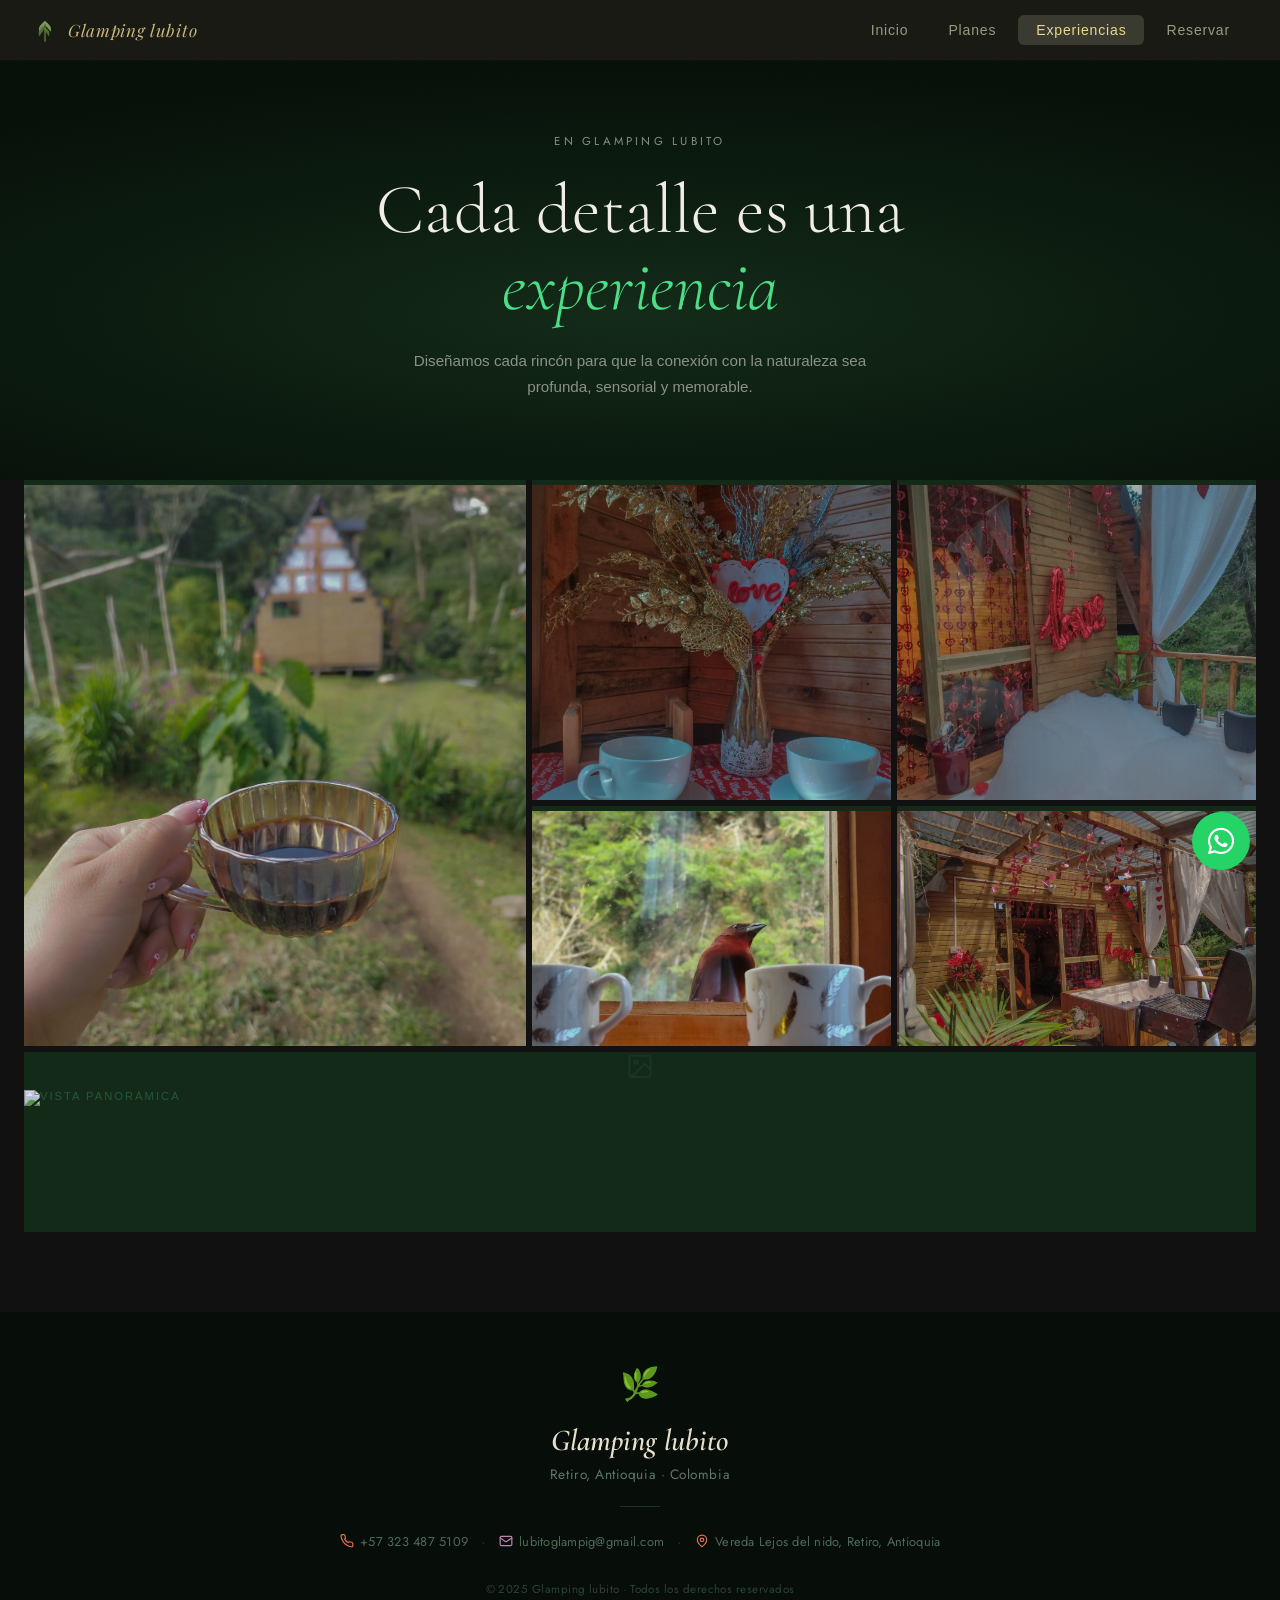
==== experencias.html @ 0f301aa0 "cambios realizados" ====
<!DOCTYPE html>
<html lang="es">
<head>
    <meta charset="UTF-8">
    <meta name="viewport" content="width=device-width, initial-scale=1.0">
    <title>Glamping Lubito</title>
    <meta name="description" content="Glamping Lubito — Vive una experiencia única en medio del bosque en Retiro, Antioquia. Domos, cabañas y naturaleza a 40 minutos de Medellín.">
    <!--CSS-->
    <link rel="stylesheet" href="/Experiencias/style.css">
    <!---Favicon-->
    <link rel="icon" href="/Assets//Imagenes/Logo.jpeg" type="image/x-icon">
    <!-- ICONOS -->
    <link rel="stylesheet"
        href="https://cdnjs.cloudflare.com/ajax/libs/font-awesome/6.5.1/css/all.min.css">
    <!-- FUENTES -->
    <link href="https://fonts.googleapis.com/css2?family=Playfair+Display:wght@400;500;600;700&family=Cormorant+Garamond:ital,wght@0,400;0,600;1,400;1,600&family=Jost:wght@400;600&display=swap" rel="stylesheet">
</head>
<body>
    <!-- NAVBAR -->
    <nav class="navbar">
        <a href="#" class="brand">
            <svg width="26" height="26" viewBox="0 0 28 28" fill="none" xmlns="http://www.w3.org/2000/svg">
                <path d="M14 4 C10 8, 6 10, 8 16 C10 12, 13 11, 14 8 C15 11, 18 12, 20 16 C22 10, 18 8, 14 4Z" fill="#7a9a5a"/>
                <path d="M11 10 C8 13, 6 16, 8 21 C10 17, 12 16, 13 13 C14 16, 16 17, 18 21 C20 16, 18 13, 11 10Z" fill="#5a7a3a" opacity="0.85"/>
                <line x1="14" y1="8" x2="14" y2="26" stroke="#5a7a3a" stroke-width="1.5" stroke-linecap="round"/>
            </svg>
            <span class="brand-name">Glamping lubito</span>
        </a>

        <ul class="nav-links">
            <li><a href="/index.html">Inicio</a></li>
            <li><a href="/planes.html">Planes</a></li>
            <li><a href="/experencias.html" class="active">Experiencias</a></li>
            <li><a href="/reservas.html">Reservar</a></li>
        </ul>

        <button class="hamburger" id="ham" aria-label="Abrir menú">
            <span></span>
            <span></span>
            <span></span>
        </button>
    </nav>

    <!-- MENÚ MOBILE -->
    <div class="mobile-menu" id="mobileMenu">
        <ul>
            <li><a href="/planes.html">Inicio</a></li>
            <li><a href="/planes.html">Planes</a></li>
            <li><a href="/experencias.html" class="active">Experiencias</a></li>
            <li><a href="/reservas.html">Reservar</a></li>
        </ul>
    </div>

    <!-- ── HERO ── -->
  <section class="hero">
    <div class="hero-inner">
      <p class="hero-eyebrow">En Glamping Lubito</p>
      <h2 class="hero-title">Cada detalle es una <em>experiencia</em></h2>
      <p class="hero-sub">
        Diseñamos cada rincón para que la conexión con la naturaleza sea<br>
        profunda, sensorial y memorable.
      </p>
    </div>
  </section>

  <!-- ── COLLAGE ── -->
  <section class="collage-wrapper">
    <div class="collage">

      <!-- Foto 1 -->
      <div class="collage-item">
        <!-- Reemplaza el src con tu imagen: <img src="foto1.jpg" alt="..."> -->
        <div class="collage-placeholder">
          <svg width="36" height="36" fill="none" stroke="currentColor" stroke-width="1.5" viewBox="0 0 24 24">
            <rect x="3" y="3" width="18" height="18" rx="2"/><circle cx="8.5" cy="8.5" r="1.5"/>
            <path d="M21 15l-5-5L5 21"/>
          </svg>
          <img src="/Experiencias/IMG/4.jpeg" alt="Glamping Suite">
        </div>
        <span class="collage-label">Glamping</span>
      </div>

      <!-- Foto 2 -->
      <div class="collage-item">
        <div class="collage-placeholder">
          <svg width="36" height="36" fill="none" stroke="currentColor" stroke-width="1.5" viewBox="0 0 24 24">
            <rect x="3" y="3" width="18" height="18" rx="2"/><circle cx="8.5" cy="8.5" r="1.5"/>
            <path d="M21 15l-5-5L5 21"/>
          </svg>
          <img src="/Experiencias/IMG/2.jpeg" alt="Momentos">
        </div>
        <span class="collage-label">Momentos</span>
      </div>

      <!-- Foto 3 -->
      <div class="collage-item">
        <div class="collage-placeholder">
          <svg width="36" height="36" fill="none" stroke="currentColor" stroke-width="1.5" viewBox="0 0 24 24">
            <rect x="3" y="3" width="18" height="18" rx="2"/><circle cx="8.5" cy="8.5" r="1.5"/>
            <path d="M21 15l-5-5L5 21"/>
          </svg>
          <img src="/Experiencias/IMG/3.jpeg" alt="Jacuzzi">
        </div>
        <span class="collage-label">Jacuzzi</span>
      </div>

      <!-- Foto 4 -->
      <div class="collage-item">
        <div class="collage-placeholder">
          <svg width="36" height="36" fill="none" stroke="currentColor" stroke-width="1.5" viewBox="0 0 24 24">
            <rect x="3" y="3" width="18" height="18" rx="2"/><circle cx="8.5" cy="8.5" r="1.5"/>
            <path d="M21 15l-5-5L5 21"/>
          </svg>
          <img src="/Experiencias/IMG/1.jpeg" alt="Glamping Suite">
        </div>
        <span class="collage-label">Naturaleza</span>
      </div>

      <!-- Foto 5 -->
      <div class="collage-item">
        <div class="collage-placeholder">
          <svg width="36" height="36" fill="none" stroke="currentColor" stroke-width="1.5" viewBox="0 0 24 24">
            <rect x="3" y="3" width="18" height="18" rx="2"/><circle cx="8.5" cy="8.5" r="1.5"/>
            <path d="M21 15l-5-5L5 21"/>
          </svg>
          <img src="/Experiencias/IMG/5.jpeg" alt="Fogón">
        </div>
        <span class="collage-label">Decoración</span>
      </div>

      <!-- Foto 6 – franja panorámica -->
      <div class="collage-item">
        <div class="collage-placeholder">
          <svg width="36" height="36" fill="none" stroke="currentColor" stroke-width="1.5" viewBox="0 0 24 24">
            <rect x="3" y="3" width="18" height="18" rx="2"/><circle cx="8.5" cy="8.5" r="1.5"/>
            <path d="M21 15l-5-5L5 21"/>
          </svg>
          <img src="/Experiencias/IMG/.jpeg" alt="Vista Panorámica">
        </div>
        <span class="collage-label">Vista Panorámica</span>
      </div>

    </div>
  </section>

   
    <!-- WHATSAPP -->
    <a href="https://wa.me/573234875109" target="_blank" class="whatsapp-flotante">
        <i class="fa-brands fa-whatsapp"></i>
    </a>

    <!-- FOOTER -->
    <footer class="lubito-footer">
        <div class="footer-content">

            <div class="footer-icon">🌿</div>

            <div class="footer-brand">
                <span class="footer-logo">Glamping lubito</span>
                <p class="footer-location">Retiro, Antioquia · Colombia</p>
            </div>

            <div class="footer-divider"></div>

            <div class="footer-contact">
                <a href="tel:+573234875109" class="contact-item">
                    <svg width="14" height="14" viewBox="0 0 24 24" fill="none" stroke="#e8734a" stroke-width="2" stroke-linecap="round" stroke-linejoin="round">
                        <path d="M22 16.92v3a2 2 0 0 1-2.18 2 19.79 19.79 0 0 1-8.63-3.07A19.5 19.5 0 0 1 4.69 12 19.79 19.79 0 0 1 1.61 3.41 2 2 0 0 1 3.6 1.21h3a2 2 0 0 1 2 1.72c.127.96.361 1.903.7 2.81a2 2 0 0 1-.45 2.11L7.91 8.77a16 16 0 0 0 6 6l.92-.92a2 2 0 0 1 2.11-.45c.907.339 1.85.573 2.81.7A2 2 0 0 1 21.73 16z"/>
                    </svg>
                    +57 323 487 5109
                </a>
                <span class="contact-dot">·</span>
                <a href="mailto:hola@lubito.co" class="contact-item">
                    <svg width="14" height="14" viewBox="0 0 24 24" fill="none" stroke="#c084b0" stroke-width="2" stroke-linecap="round" stroke-linejoin="round">
                        <rect x="2" y="4" width="20" height="16" rx="2"/><path d="m22 7-8.97 5.7a1.94 1.94 0 0 1-2.06 0L2 7"/>
                    </svg>
                    lubitoglampig@gmail.com
                </a>
                <span class="contact-dot">·</span>
                <span class="contact-item">
                    <svg width="14" height="14" viewBox="0 0 24 24" fill="none" stroke="#e8734a" stroke-width="2" stroke-linecap="round" stroke-linejoin="round">
                        <path d="M20 10c0 6-8 12-8 12S4 16 4 10a8 8 0 1 1 16 0z"/><circle cx="12" cy="10" r="3"/>
                    </svg>
                    Vereda Lejos del nido, Retiro, Antioquia
                </span>
            </div>

            <p class="footer-copy">© 2025 Glamping lubito · Todos los derechos reservados</p>

        </div>
    </footer>

    <script src="/Principal/script.js"></script>

</body>
</html>
---- Experiencias/style.css ----
* { margin: 0; padding: 0; box-sizing: border-box; }

body {
    background: #111;
    font-family: 'Trebuchet MS', sans-serif;
}

/* ── NAVBAR ── */
.navbar {
    background: #1a1a15;
    display: flex;
    align-items: center;
    justify-content: space-between;
    padding: 0 2rem;
    height: 60px;
    position: relative;
    z-index: 100;
}

.brand {
    display: flex;
    align-items: center;
    gap: 10px;
    text-decoration: none;
}

.brand-name {
    color: #c8b87a;
    font-family: 'Playfair Display', serif;
    font-style: italic;
    font-size: 17px;
    letter-spacing: 0.04em;
}

.nav-links {
    display: flex;
    align-items: center;
    gap: 4px;
    list-style: none;
}

.nav-links a {
    color: #9a9a80;
    text-decoration: none;
    padding: 7px 18px;
    font-size: 14px;
    letter-spacing: 0.06em;
    border-radius: 6px;
    display: inline-block;
    transition: color 0.2s;
}

.nav-links a.active {
    background: #3a3a30;
    color: #e8d98a;
}

.nav-links a:hover { color: #e8d98a; }

.hamburger {
    display: none;
    flex-direction: column;
    justify-content: center;
    gap: 5px;
    cursor: pointer;
    padding: 6px;
    background: none;
    border: none;
}

.hamburger span {
    display: block;
    width: 22px;
    height: 2px;
    background: #c8b87a;
    border-radius: 2px;
    transition: all 0.3s ease;
    transform-origin: center;
}

.hamburger.open span:nth-child(1) { transform: translateY(7px) rotate(45deg); }
.hamburger.open span:nth-child(2) { opacity: 0; transform: scaleX(0); }
.hamburger.open span:nth-child(3) { transform: translateY(-7px) rotate(-45deg); }

.mobile-menu {
    background: #1a1a15;
    border-top: 1px solid #2e2e22;
    overflow: hidden;
    max-height: 0;
    opacity: 0;
    transition: max-height 0.35s ease, opacity 0.3s ease;
    position: relative;
    z-index: 99;
}

.mobile-menu.open { max-height: 300px; opacity: 1; }

.mobile-menu ul {
    list-style: none;
    padding: 8px 1.5rem 16px;
    display: flex;
    flex-direction: column;
    gap: 2px;
}

.mobile-menu a {
    color: #9a9a80;
    text-decoration: none;
    font-size: 15px;
    letter-spacing: 0.06em;
    padding: 10px 14px;
    border-radius: 6px;
    display: block;
    transition: color 0.2s, background 0.2s;
}

.mobile-menu a.active { background: #3a3a30; color: #e8d98a; }
.mobile-menu a:hover { color: #e8d98a; background: #2a2a1f; }

@media (max-width: 520px) {
    .nav-links { display: none; }
    .hamburger { display: flex; }
}

 *, *::before, *::after { box-sizing: border-box; margin: 0; padding: 0; }

    :root {
      --green:   #4cde87;
      --white:   #f0ede6;
      --muted:   rgba(240,237,230,0.55);
    }



/* ─── HERO BANNER ─────────────────────────────── */
    .hero {
      position: relative;
      width: 100%;
      min-height: 340px;
      background: radial-gradient(ellipse 80% 60% at 50% 60%, #132a18 0%, #0a1a0e 55%, #060f08 100%);
      display: flex;
      align-items: center;
      justify-content: center;
      overflow: hidden;
      padding: 72px 24px 80px;
    }

    /* ruido sutil */
    .hero::before {
      content: '';
      position: absolute; inset: 0;
      background-image: url("data:image/svg+xml,%3Csvg viewBox='0 0 200 200' xmlns='http://www.w3.org/2000/svg'%3E%3Cfilter id='n'%3E%3CfeTurbulence type='fractalNoise' baseFrequency='0.65' numOctaves='3' stitchTiles='stitch'/%3E%3C/filter%3E%3Crect width='100%25' height='100%25' filter='url(%23n)' opacity='0.04'/%3E%3C/svg%3E");
      background-size: 200px 200px;
      pointer-events: none;
      opacity: 0.35;
    }

    .hero-inner {
      position: relative;
      text-align: center;
      max-width: 820px;
    }

    .hero-eyebrow {
      font-family: 'Jost', sans-serif;
      font-weight: 400;
      font-size: 0.72rem;
      letter-spacing: 0.28em;
      text-transform: uppercase;
      color: var(--muted);
      margin-bottom: 22px;
      animation: fadeUp 0.8s ease both;
    }

    .hero-title {
      font-family: 'Cormorant Garamond', serif;
      font-weight: 300;
      font-size: clamp(2.6rem, 6vw, 4.4rem);
      line-height: 1.1;
      color: var(--white);
      animation: fadeUp 0.9s 0.1s ease both;
    }

    .hero-title em {
      font-style: italic;
      color: var(--green);
    }

    .hero-sub {
      margin-top: 22px;
      font-size: 0.95rem;
      font-weight: 300;
      color: var(--muted);
      line-height: 1.7;
      animation: fadeUp 1s 0.2s ease both;
    }

    /* ─── COLLAGE ──────────────────────────────────── */
    .collage-wrapper {
      width: 100%;
      max-width: 1280px;
      margin: 0 auto;
      padding: 0 24px 80px;
    }

    /* Grid: 3 columnas × 2 filas con proporciones variadas */
    .collage {
      display: grid;
      grid-template-columns: 1.4fr 1fr 1fr;
      grid-template-rows: 320px 240px;
      gap: 6px;
    }

    .collage-item {
      position: relative;
      overflow: hidden;
      background: #132a18;
      cursor: pointer;
    }

    /* Posicionamiento especial para crear asimetría */
    .collage-item:nth-child(1) { grid-row: 1 / 3; }          /* izq alto */
    .collage-item:nth-child(2) { grid-column: 2; grid-row: 1; }
    .collage-item:nth-child(3) { grid-column: 3; grid-row: 1; }
    .collage-item:nth-child(4) { grid-column: 2; grid-row: 2; }
    .collage-item:nth-child(5) { grid-column: 3; grid-row: 2; }
    /* 6ta foto: franja inferior completa */
    .collage-item:nth-child(6) {
      grid-column: 1 / 4;
      grid-row: 3;
      height: 180px;
    }

    /* re-agregar fila 3 al grid */
    .collage {
      grid-template-rows: 320px 240px 180px;
    }

    /* Imagen placeholder (reemplaza src con tus fotos) */
    .collage-item img {
      width: 100%;
      height: 100%;
      object-fit: cover;
      display: block;
      transition: transform 0.6s cubic-bezier(0.25, 0.46, 0.45, 0.94), filter 0.4s ease;
      filter: brightness(0.88) saturate(0.9);
    }

    .collage-item:hover img {
      transform: scale(1.06);
      filter: brightness(1) saturate(1.05);
    }

    /* overlay verde al hover */
    .collage-item::after {
      content: '';
      position: absolute; inset: 0;
      background: linear-gradient(135deg, rgba(76,222,135,0.12) 0%, transparent 70%);
      opacity: 0;
      transition: opacity 0.4s ease;
      pointer-events: none;
    }
    .collage-item:hover::after { opacity: 1; }

    /* etiqueta opcional en cada foto */
    .collage-label {
      position: absolute;
      bottom: 14px; left: 16px;
      font-family: 'Jost', sans-serif;
      font-size: 0.7rem;
      letter-spacing: 0.18em;
      text-transform: uppercase;
      color: rgba(240,237,230,0.7);
      opacity: 0;
      transform: translateY(6px);
      transition: opacity 0.35s ease, transform 0.35s ease;
      pointer-events: none;
    }
    .collage-item:hover .collage-label {
      opacity: 1;
      transform: translateY(0);
    }

    /* Placeholder decorativo cuando no hay imagen */
    .collage-placeholder {
      width: 100%;
      height: 100%;
      display: flex;
      align-items: center;
      justify-content: center;
      flex-direction: column;
      gap: 10px;
      color: rgba(76,222,135,0.3);
      font-size: 0.7rem;
      letter-spacing: 0.18em;
      text-transform: uppercase;
    }
    .collage-placeholder svg {
      opacity: 0.25;
    }

    /* ─── ANIMACIONES ─────────────────────────────── */
    @keyframes fadeUp {
      from { opacity: 0; transform: translateY(22px); }
      to   { opacity: 1; transform: translateY(0); }
    }

    /* ─── RESPONSIVE ──────────────────────────────── */
    @media (max-width: 680px) {
      .collage {
        grid-template-columns: 1fr 1fr;
        grid-template-rows: 220px 180px 180px 140px;
      }
      .collage-item:nth-child(1) { grid-row: 1; grid-column: 1 / 3; }
      .collage-item:nth-child(2) { grid-column: 1; grid-row: 2; }
      .collage-item:nth-child(3) { grid-column: 2; grid-row: 2; }
      .collage-item:nth-child(4) { grid-column: 1; grid-row: 3; }
      .collage-item:nth-child(5) { grid-column: 2; grid-row: 3; }
      .collage-item:nth-child(6) { grid-column: 1 / 3; grid-row: 4; height: auto; }
    }

/* ── WHATSAPP ── */
.whatsapp-flotante {
    position: fixed;
    bottom: 30px;
    right: 30px;
    width: 58px;
    height: 58px;
    background: #25d366;
    color: white;
    border-radius: 50%;
    display: flex;
    align-items: center;
    justify-content: center;
    font-size: 30px;
    text-decoration: none;
    z-index: 9999;
    transition: transform 0.3s, box-shadow 0.3s;
    animation: waPulse 2s infinite;
}

.whatsapp-flotante:hover {
    transform: scale(1.12);
    box-shadow: 0 6px 24px rgba(37,211,102,0.6);
}

@keyframes waPulse {
    0%   { box-shadow: 0 0 0 0 rgba(37,211,102,0.5); }
    70%  { box-shadow: 0 0 0 14px rgba(37,211,102,0); }
    100% { box-shadow: 0 0 0 0 rgba(37,211,102,0); }
}


/* ── FOOTER ── */
.lubito-footer {
    background: #070d09;
    padding: 3.5rem 2rem 2.5rem;
    font-family: 'Jost', sans-serif;
}

.footer-content {
    max-width: 680px;
    margin: 0 auto;
    display: flex;
    flex-direction: column;
    align-items: center;
    gap: 1.4rem;
    text-align: center;
}

.footer-icon {
    font-size: 2rem;
    line-height: 1;
}

.footer-logo {
    font-family: 'Cormorant Garamond', serif;
    font-style: italic;
    font-size: 1.9rem;
    font-weight: 600;
    color: #e8e0cc;
    display: block;
    margin-bottom: 0.3rem;
}

.footer-location {
    font-size: 0.85rem;
    color: #5a7a65;
    letter-spacing: 0.04em;
}

.footer-divider {
    width: 40px;
    height: 1px;
    background: #1a3228;
}

.footer-contact {
    display: flex;
    align-items: center;
    gap: 0.8rem;
    flex-wrap: wrap;
    justify-content: center;
}

.contact-item {
    display: inline-flex;
    align-items: center;
    gap: 0.4rem;
    font-size: 0.8rem;
    color: #4d6b58;
    text-decoration: none;
    transition: color 0.2s ease;
    letter-spacing: 0.02em;
}

.contact-item:hover { color: #9dbba8; }

.contact-dot {
    color: #1a3228;
    font-size: 1rem;
}

.footer-copy {
    font-size: 0.72rem;
    color: #2a4535;
    letter-spacing: 0.04em;
    margin-top: 0.4rem;
}
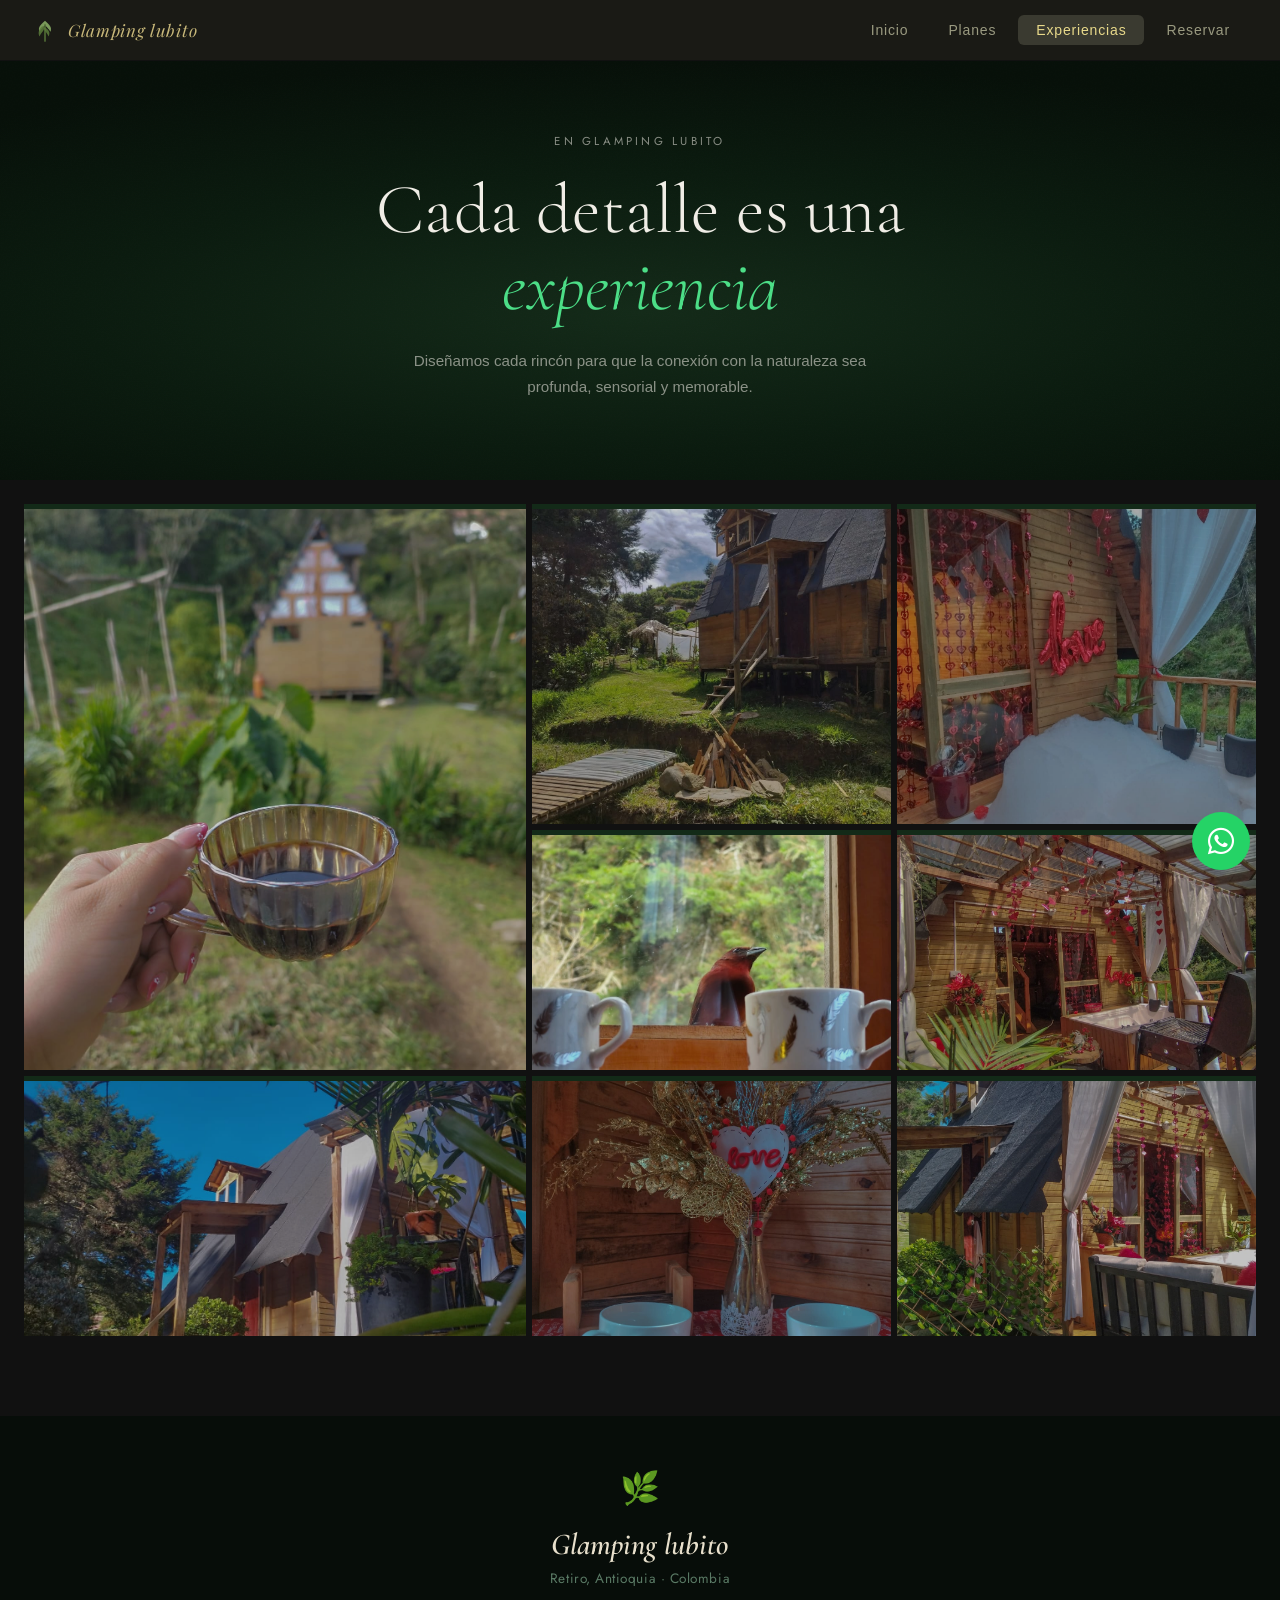
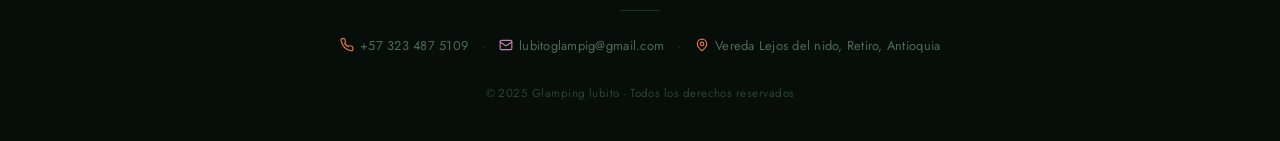
==== commit 64679946: "Cambios nuevos" ====
--- a/experencias.html
+++ b/experencias.html
@@ -1,57 +1,62 @@
 <!DOCTYPE html>
 <html lang="es">
+
 <head>
-    <meta charset="UTF-8">
-    <meta name="viewport" content="width=device-width, initial-scale=1.0">
-    <title>Glamping Lubito</title>
-    <meta name="description" content="Glamping Lubito — Vive una experiencia única en medio del bosque en Retiro, Antioquia. Domos, cabañas y naturaleza a 40 minutos de Medellín.">
-    <!--CSS-->
-    <link rel="stylesheet" href="/Experiencias/style.css">
-    <!---Favicon-->
-    <link rel="icon" href="/Assets//Imagenes/Logo.jpeg" type="image/x-icon">
-    <!-- ICONOS -->
-    <link rel="stylesheet"
-        href="https://cdnjs.cloudflare.com/ajax/libs/font-awesome/6.5.1/css/all.min.css">
-    <!-- FUENTES -->
-    <link href="https://fonts.googleapis.com/css2?family=Playfair+Display:wght@400;500;600;700&family=Cormorant+Garamond:ital,wght@0,400;0,600;1,400;1,600&family=Jost:wght@400;600&display=swap" rel="stylesheet">
+  <meta charset="UTF-8">
+  <meta name="viewport" content="width=device-width, initial-scale=1.0">
+  <title>Glamping Lubito</title>
+  <meta name="description"
+    content="Glamping Lubito — Vive una experiencia única en medio del bosque en Retiro, Antioquia. Domos, cabañas y naturaleza a 40 minutos de Medellín.">
+  <!--CSS-->
+  <link rel="stylesheet" href="/Experiencias/style.css">
+  <!---Favicon-->
+  <link rel="icon" href="/Assets//Imagenes/Logo.jpeg" type="image/x-icon">
+  <!-- ICONOS -->
+  <link rel="stylesheet" href="https://cdnjs.cloudflare.com/ajax/libs/font-awesome/6.5.1/css/all.min.css">
+  <!-- FUENTES -->
+  <link
+    href="https://fonts.googleapis.com/css2?family=Playfair+Display:wght@400;500;600;700&family=Cormorant+Garamond:ital,wght@0,400;0,600;1,400;1,600&family=Jost:wght@400;600&display=swap"
+    rel="stylesheet">
 </head>
+
 <body>
-    <!-- NAVBAR -->
-    <nav class="navbar">
-        <a href="#" class="brand">
-            <svg width="26" height="26" viewBox="0 0 28 28" fill="none" xmlns="http://www.w3.org/2000/svg">
-                <path d="M14 4 C10 8, 6 10, 8 16 C10 12, 13 11, 14 8 C15 11, 18 12, 20 16 C22 10, 18 8, 14 4Z" fill="#7a9a5a"/>
-                <path d="M11 10 C8 13, 6 16, 8 21 C10 17, 12 16, 13 13 C14 16, 16 17, 18 21 C20 16, 18 13, 11 10Z" fill="#5a7a3a" opacity="0.85"/>
-                <line x1="14" y1="8" x2="14" y2="26" stroke="#5a7a3a" stroke-width="1.5" stroke-linecap="round"/>
-            </svg>
-            <span class="brand-name">Glamping lubito</span>
-        </a>
-
-        <ul class="nav-links">
-            <li><a href="/index.html">Inicio</a></li>
-            <li><a href="/planes.html">Planes</a></li>
-            <li><a href="/experencias.html" class="active">Experiencias</a></li>
-            <li><a href="/reservas.html">Reservar</a></li>
-        </ul>
-
-        <button class="hamburger" id="ham" aria-label="Abrir menú">
-            <span></span>
-            <span></span>
-            <span></span>
-        </button>
-    </nav>
-
-    <!-- MENÚ MOBILE -->
-    <div class="mobile-menu" id="mobileMenu">
-        <ul>
-            <li><a href="/planes.html">Inicio</a></li>
-            <li><a href="/planes.html">Planes</a></li>
-            <li><a href="/experencias.html" class="active">Experiencias</a></li>
-            <li><a href="/reservas.html">Reservar</a></li>
-        </ul>
-    </div>
-
-    <!-- ── HERO ── -->
+  <!-- NAVBAR -->
+  <nav class="navbar">
+    <a href="#" class="brand">
+      <svg width="26" height="26" viewBox="0 0 28 28" fill="none" xmlns="http://www.w3.org/2000/svg">
+        <path d="M14 4 C10 8, 6 10, 8 16 C10 12, 13 11, 14 8 C15 11, 18 12, 20 16 C22 10, 18 8, 14 4Z" fill="#7a9a5a" />
+        <path d="M11 10 C8 13, 6 16, 8 21 C10 17, 12 16, 13 13 C14 16, 16 17, 18 21 C20 16, 18 13, 11 10Z"
+          fill="#5a7a3a" opacity="0.85" />
+        <line x1="14" y1="8" x2="14" y2="26" stroke="#5a7a3a" stroke-width="1.5" stroke-linecap="round" />
+      </svg>
+      <span class="brand-name">Glamping lubito</span>
+    </a>
+
+    <ul class="nav-links">
+      <li><a href="/index.html">Inicio</a></li>
+      <li><a href="/planes.html">Planes</a></li>
+      <li><a href="/experencias.html" class="active">Experiencias</a></li>
+      <li><a href="/reservas.html">Reservar</a></li>
+    </ul>
+
+    <button class="hamburger" id="ham" aria-label="Abrir menú">
+      <span></span>
+      <span></span>
+      <span></span>
+    </button>
+  </nav>
+
+  <!-- MENÚ MOBILE -->
+  <div class="mobile-menu" id="mobileMenu">
+    <ul>
+      <li><a href="/planes.html">Inicio</a></li>
+      <li><a href="/planes.html">Planes</a></li>
+      <li><a href="/experencias.html" class="active">Experiencias</a></li>
+      <li><a href="/reservas.html">Reservar</a></li>
+    </ul>
+  </div>
+
+  <!-- ── HERO ── -->
   <section class="hero">
     <div class="hero-inner">
       <p class="hero-eyebrow">En Glamping Lubito</p>
@@ -63,7 +68,7 @@
     </div>
   </section>
 
-  <!-- ── COLLAGE ── -->
+<!-- ── COLLAGE ── -->
   <section class="collage-wrapper">
     <div class="collage">
 
@@ -75,9 +80,9 @@
             <rect x="3" y="3" width="18" height="18" rx="2"/><circle cx="8.5" cy="8.5" r="1.5"/>
             <path d="M21 15l-5-5L5 21"/>
           </svg>
-          <img src="/Experiencias/IMG/4.jpeg" alt="Glamping Suite">
-        </div>
-        <span class="collage-label">Glamping</span>
+          <img src="/Experiencias/IMG/1.jpeg" alt="Glamping lubito">
+        </div>
+        <span class="collage-label">Glamping lubito</span>
       </div>
 
       <!-- Foto 2 -->
@@ -87,9 +92,9 @@
             <rect x="3" y="3" width="18" height="18" rx="2"/><circle cx="8.5" cy="8.5" r="1.5"/>
             <path d="M21 15l-5-5L5 21"/>
           </svg>
-          <img src="/Experiencias/IMG/2.jpeg" alt="Momentos">
-        </div>
-        <span class="collage-label">Momentos</span>
+          <img src="/Experiencias/IMG/2.jpg" alt="Fogata">
+        </div>
+        <span class="collage-label">Fogata</span>
       </div>
 
       <!-- Foto 3 -->
@@ -111,7 +116,7 @@
             <rect x="3" y="3" width="18" height="18" rx="2"/><circle cx="8.5" cy="8.5" r="1.5"/>
             <path d="M21 15l-5-5L5 21"/>
           </svg>
-          <img src="/Experiencias/IMG/1.jpeg" alt="Glamping Suite">
+          <img src="/Experiencias/IMG/4.jpeg" alt="Naturaleza">
         </div>
         <span class="collage-label">Naturaleza</span>
       </div>
@@ -125,72 +130,104 @@
           </svg>
           <img src="/Experiencias/IMG/5.jpeg" alt="Fogón">
         </div>
-        <span class="collage-label">Decoración</span>
-      </div>
-
-      <!-- Foto 6 – franja panorámica -->
-      <div class="collage-item">
-        <div class="collage-placeholder">
-          <svg width="36" height="36" fill="none" stroke="currentColor" stroke-width="1.5" viewBox="0 0 24 24">
-            <rect x="3" y="3" width="18" height="18" rx="2"/><circle cx="8.5" cy="8.5" r="1.5"/>
-            <path d="M21 15l-5-5L5 21"/>
-          </svg>
-          <img src="/Experiencias/IMG/.jpeg" alt="Vista Panorámica">
-        </div>
-        <span class="collage-label">Vista Panorámica</span>
+        <span class="collage-label">Fogón</span>
+      </div>
+
+      <!-- Foto 6 -->
+      <div class="collage-item">
+        <div class="collage-placeholder">
+          <svg width="36" height="36" fill="none" stroke="currentColor" stroke-width="1.5" viewBox="0 0 24 24">
+            <rect x="3" y="3" width="18" height="18" rx="2"/><circle cx="8.5" cy="8.5" r="1.5"/>
+            <path d="M21 15l-5-5L5 21"/>
+          </svg>
+          <img src="/Experiencias/IMG/6.jpeg" alt="Cielo">
+        </div>
+        <span class="collage-label">Cielo</span>
+      </div>
+
+      <!-- Foto 7 -->
+      <div class="collage-item">
+        <div class="collage-placeholder">
+          <svg width="36" height="36" fill="none" stroke="currentColor" stroke-width="1.5" viewBox="0 0 24 24">
+            <rect x="3" y="3" width="18" height="18" rx="2"/><circle cx="8.5" cy="8.5" r="1.5"/>
+            <path d="M21 15l-5-5L5 21"/>
+          </svg>
+          <img src="/Experiencias/IMG/7.jpeg" alt="Desayuno">
+        </div>
+        <span class="collage-label">Desayuno</span>
+      </div>
+
+      <!-- Foto 8 -->
+      <div class="collage-item">
+        <div class="collage-placeholder">
+          <svg width="36" height="36" fill="none" stroke="currentColor" stroke-width="1.5" viewBox="0 0 24 24">
+            <rect x="3" y="3" width="18" height="18" rx="2"/><circle cx="8.5" cy="8.5" r="1.5"/>
+            <path d="M21 15l-5-5L5 21"/>
+          </svg>
+          <img src="/Experiencias/IMG/8.jpeg" alt="Jardín">
+        </div>
+        <span class="collage-label">Jardín</span>
       </div>
 
     </div>
   </section>
 
-   
-    <!-- WHATSAPP -->
-    <a href="https://wa.me/573234875109" target="_blank" class="whatsapp-flotante">
-        <i class="fa-brands fa-whatsapp"></i>
-    </a>
-
-    <!-- FOOTER -->
-    <footer class="lubito-footer">
-        <div class="footer-content">
-
-            <div class="footer-icon">🌿</div>
-
-            <div class="footer-brand">
-                <span class="footer-logo">Glamping lubito</span>
-                <p class="footer-location">Retiro, Antioquia · Colombia</p>
-            </div>
-
-            <div class="footer-divider"></div>
-
-            <div class="footer-contact">
-                <a href="tel:+573234875109" class="contact-item">
-                    <svg width="14" height="14" viewBox="0 0 24 24" fill="none" stroke="#e8734a" stroke-width="2" stroke-linecap="round" stroke-linejoin="round">
-                        <path d="M22 16.92v3a2 2 0 0 1-2.18 2 19.79 19.79 0 0 1-8.63-3.07A19.5 19.5 0 0 1 4.69 12 19.79 19.79 0 0 1 1.61 3.41 2 2 0 0 1 3.6 1.21h3a2 2 0 0 1 2 1.72c.127.96.361 1.903.7 2.81a2 2 0 0 1-.45 2.11L7.91 8.77a16 16 0 0 0 6 6l.92-.92a2 2 0 0 1 2.11-.45c.907.339 1.85.573 2.81.7A2 2 0 0 1 21.73 16z"/>
-                    </svg>
-                    +57 323 487 5109
-                </a>
-                <span class="contact-dot">·</span>
-                <a href="mailto:hola@lubito.co" class="contact-item">
-                    <svg width="14" height="14" viewBox="0 0 24 24" fill="none" stroke="#c084b0" stroke-width="2" stroke-linecap="round" stroke-linejoin="round">
-                        <rect x="2" y="4" width="20" height="16" rx="2"/><path d="m22 7-8.97 5.7a1.94 1.94 0 0 1-2.06 0L2 7"/>
-                    </svg>
-                    lubitoglampig@gmail.com
-                </a>
-                <span class="contact-dot">·</span>
-                <span class="contact-item">
-                    <svg width="14" height="14" viewBox="0 0 24 24" fill="none" stroke="#e8734a" stroke-width="2" stroke-linecap="round" stroke-linejoin="round">
-                        <path d="M20 10c0 6-8 12-8 12S4 16 4 10a8 8 0 1 1 16 0z"/><circle cx="12" cy="10" r="3"/>
-                    </svg>
-                    Vereda Lejos del nido, Retiro, Antioquia
-                </span>
-            </div>
-
-            <p class="footer-copy">© 2025 Glamping lubito · Todos los derechos reservados</p>
-
-        </div>
-    </footer>
-
-    <script src="/Principal/script.js"></script>
+
+
+  <!-- WHATSAPP -->
+  <a href="https://wa.me/573234875109" target="_blank" class="whatsapp-flotante">
+    <i class="fa-brands fa-whatsapp"></i>
+  </a>
+
+  <!-- FOOTER -->
+  <footer class="lubito-footer">
+    <div class="footer-content">
+
+      <div class="footer-icon">🌿</div>
+
+      <div class="footer-brand">
+        <span class="footer-logo">Glamping lubito</span>
+        <p class="footer-location">Retiro, Antioquia · Colombia</p>
+      </div>
+
+      <div class="footer-divider"></div>
+
+      <div class="footer-contact">
+        <a href="tel:+573234875109" class="contact-item">
+          <svg width="14" height="14" viewBox="0 0 24 24" fill="none" stroke="#e8734a" stroke-width="2"
+            stroke-linecap="round" stroke-linejoin="round">
+            <path
+              d="M22 16.92v3a2 2 0 0 1-2.18 2 19.79 19.79 0 0 1-8.63-3.07A19.5 19.5 0 0 1 4.69 12 19.79 19.79 0 0 1 1.61 3.41 2 2 0 0 1 3.6 1.21h3a2 2 0 0 1 2 1.72c.127.96.361 1.903.7 2.81a2 2 0 0 1-.45 2.11L7.91 8.77a16 16 0 0 0 6 6l.92-.92a2 2 0 0 1 2.11-.45c.907.339 1.85.573 2.81.7A2 2 0 0 1 21.73 16z" />
+          </svg>
+          +57 323 487 5109
+        </a>
+        <span class="contact-dot">·</span>
+        <a href="mailto:hola@lubito.co" class="contact-item">
+          <svg width="14" height="14" viewBox="0 0 24 24" fill="none" stroke="#c084b0" stroke-width="2"
+            stroke-linecap="round" stroke-linejoin="round">
+            <rect x="2" y="4" width="20" height="16" rx="2" />
+            <path d="m22 7-8.97 5.7a1.94 1.94 0 0 1-2.06 0L2 7" />
+          </svg>
+          lubitoglampig@gmail.com
+        </a>
+        <span class="contact-dot">·</span>
+        <span class="contact-item">
+          <svg width="14" height="14" viewBox="0 0 24 24" fill="none" stroke="#e8734a" stroke-width="2"
+            stroke-linecap="round" stroke-linejoin="round">
+            <path d="M20 10c0 6-8 12-8 12S4 16 4 10a8 8 0 1 1 16 0z" />
+            <circle cx="12" cy="10" r="3" />
+          </svg>
+          Vereda Lejos del nido, Retiro, Antioquia
+        </span>
+      </div>
+
+      <p class="footer-copy">© 2025 Glamping lubito · Todos los derechos reservados</p>
+
+    </div>
+  </footer>
+
+  <script src="/Principal/script.js"></script>
 
 </body>
-</html>
+
+</html>
--- a/Experiencias/style.css
+++ b/Experiencias/style.css
@@ -201,13 +201,14 @@
       max-width: 1280px;
       margin: 0 auto;
       padding: 0 24px 80px;
-    }
-
-    /* Grid: 3 columnas × 2 filas con proporciones variadas */
+      margin-top: 24px;
+    }
+
+    /* Grid principal: 3 columnas — igual que las 5 fotos originales + fila extra de 3 */
     .collage {
       display: grid;
       grid-template-columns: 1.4fr 1fr 1fr;
-      grid-template-rows: 320px 240px;
+      grid-template-rows: 320px 240px 260px;
       gap: 6px;
     }
 
@@ -218,23 +219,17 @@
       cursor: pointer;
     }
 
-    /* Posicionamiento especial para crear asimetría */
-    .collage-item:nth-child(1) { grid-row: 1 / 3; }          /* izq alto */
+    /* Bloque original de 5 fotos */
+    .collage-item:nth-child(1) { grid-column: 1; grid-row: 1 / 3; }
     .collage-item:nth-child(2) { grid-column: 2; grid-row: 1; }
     .collage-item:nth-child(3) { grid-column: 3; grid-row: 1; }
     .collage-item:nth-child(4) { grid-column: 2; grid-row: 2; }
     .collage-item:nth-child(5) { grid-column: 3; grid-row: 2; }
-    /* 6ta foto: franja inferior completa */
-    .collage-item:nth-child(6) {
-      grid-column: 1 / 4;
-      grid-row: 3;
-      height: 180px;
-    }
-
-    /* re-agregar fila 3 al grid */
-    .collage {
-      grid-template-rows: 320px 240px 180px;
-    }
+
+    /* 3 fotos nuevas en la fila 3, cada una en su columna */
+    .collage-item:nth-child(6) { grid-column: 1; grid-row: 3; }
+    .collage-item:nth-child(7) { grid-column: 2; grid-row: 3; }
+    .collage-item:nth-child(8) { grid-column: 3; grid-row: 3; }
 
     /* Imagen placeholder (reemplaza src con tus fotos) */
     .collage-item img {
@@ -309,15 +304,18 @@
     @media (max-width: 680px) {
       .collage {
         grid-template-columns: 1fr 1fr;
-        grid-template-rows: 220px 180px 180px 140px;
+        grid-template-rows: 220px 180px 180px 180px;
       }
-      .collage-item:nth-child(1) { grid-row: 1; grid-column: 1 / 3; }
+      .collage-item:nth-child(1) { grid-column: 1 / 3; grid-row: 1; }
       .collage-item:nth-child(2) { grid-column: 1; grid-row: 2; }
       .collage-item:nth-child(3) { grid-column: 2; grid-row: 2; }
       .collage-item:nth-child(4) { grid-column: 1; grid-row: 3; }
       .collage-item:nth-child(5) { grid-column: 2; grid-row: 3; }
-      .collage-item:nth-child(6) { grid-column: 1 / 3; grid-row: 4; height: auto; }
-    }
+      .collage-item:nth-child(6) { grid-column: 1; grid-row: 4; }
+      .collage-item:nth-child(7) { grid-column: 2; grid-row: 4; }
+      .collage-item:nth-child(8) { grid-column: 1 / 3; grid-row: 5; height: 180px; }
+    }
+    
 
 /* ── WHATSAPP ── */
 .whatsapp-flotante {
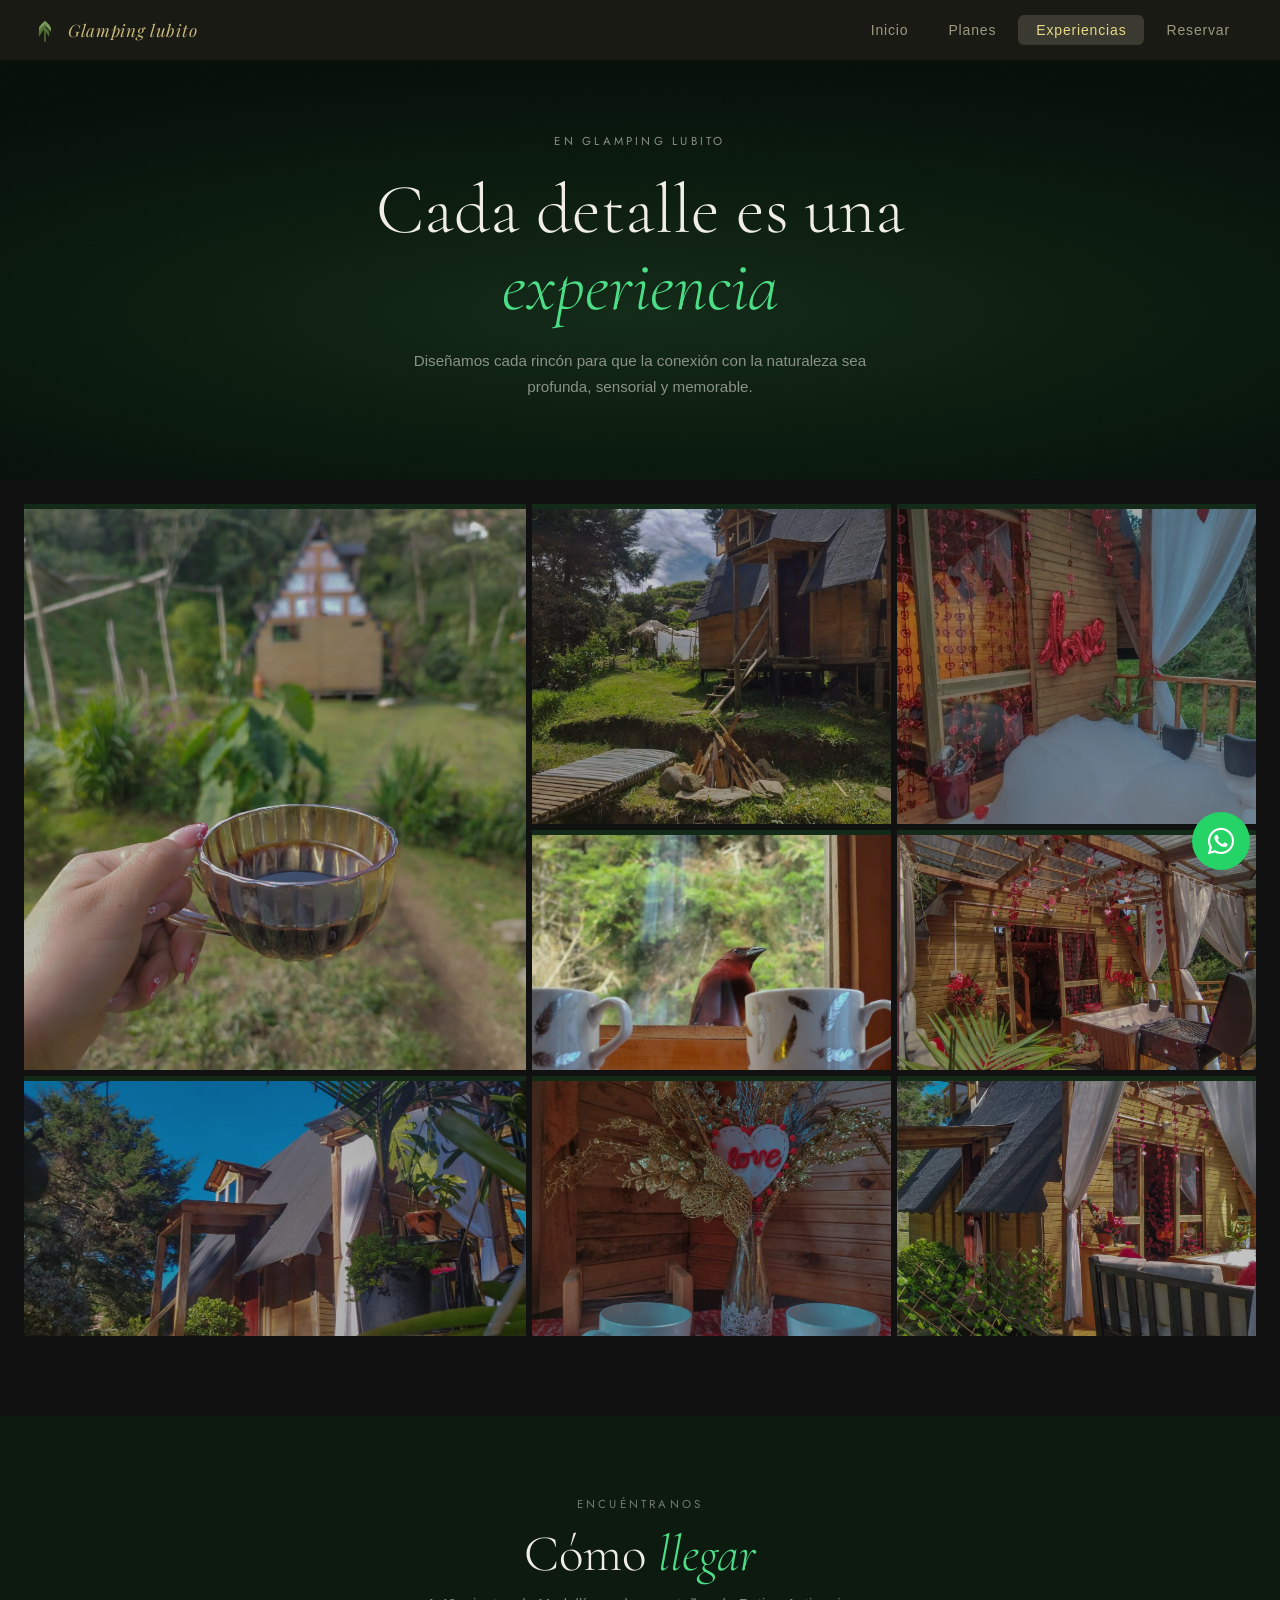
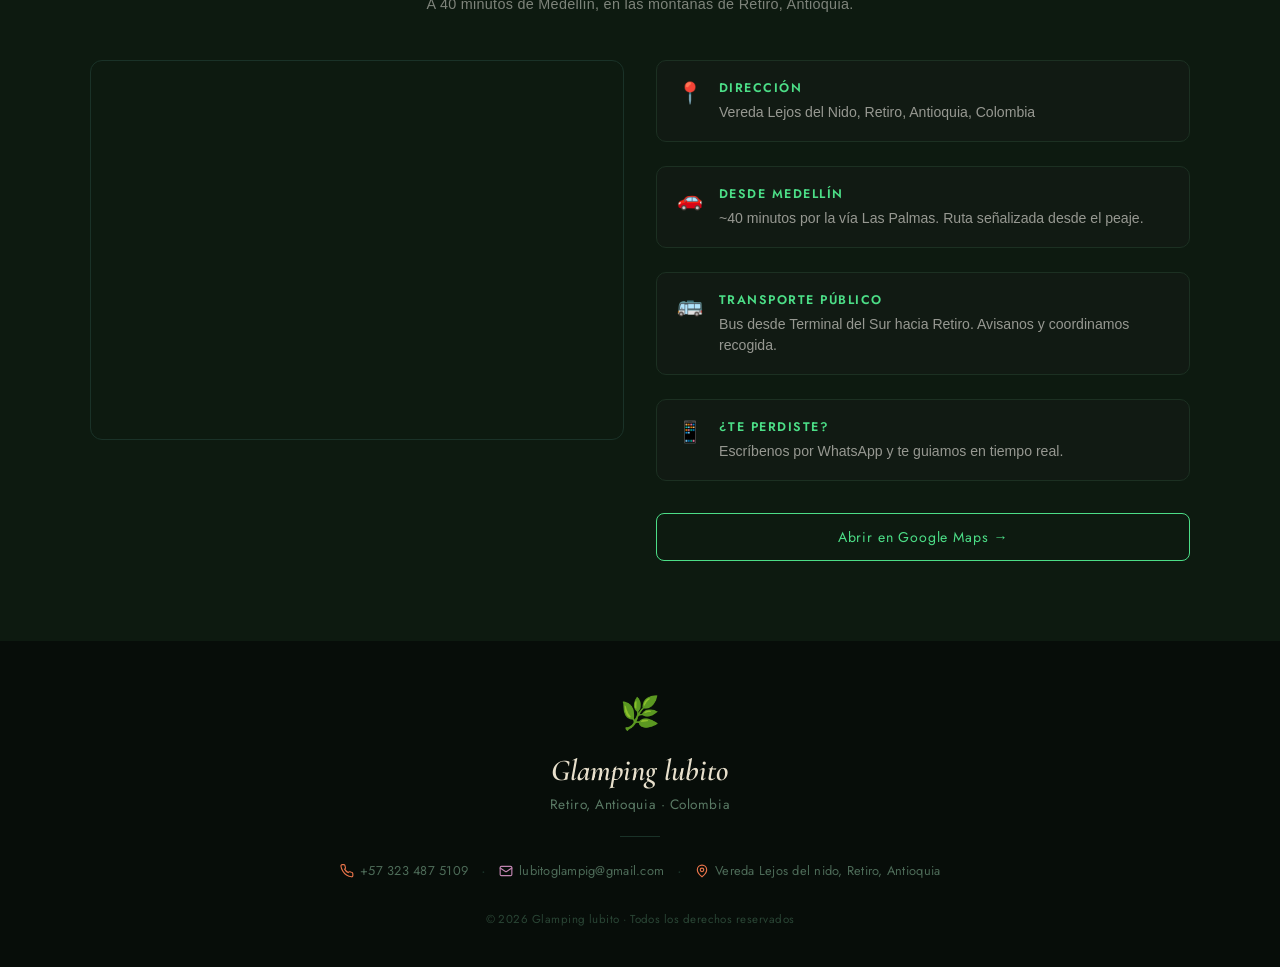
==== commit c6a75191: "actualizado" ====
--- a/experencias.html
+++ b/experencias.html
@@ -4,13 +4,13 @@
 <head>
   <meta charset="UTF-8">
   <meta name="viewport" content="width=device-width, initial-scale=1.0">
-  <title>Glamping Lubito</title>
+  <title>Experiencias - Glamping lubito</title>
   <meta name="description"
     content="Glamping Lubito — Vive una experiencia única en medio del bosque en Retiro, Antioquia. Domos, cabañas y naturaleza a 40 minutos de Medellín.">
   <!--CSS-->
   <link rel="stylesheet" href="/Experiencias/style.css">
   <!---Favicon-->
-  <link rel="icon" href="/Assets//Imagenes/Logo.jpeg" type="image/x-icon">
+  <link rel="icon" href="/Assets/Imagenes/Logo.jpeg" type="image/x-icon">
   <!-- ICONOS -->
   <link rel="stylesheet" href="https://cdnjs.cloudflare.com/ajax/libs/font-awesome/6.5.1/css/all.min.css">
   <!-- FUENTES -->
@@ -49,7 +49,7 @@
   <!-- MENÚ MOBILE -->
   <div class="mobile-menu" id="mobileMenu">
     <ul>
-      <li><a href="/planes.html">Inicio</a></li>
+      <li><a href="/index.html">Inicio</a></li>
       <li><a href="/planes.html">Planes</a></li>
       <li><a href="/experencias.html" class="active">Experiencias</a></li>
       <li><a href="/reservas.html">Reservar</a></li>
@@ -172,6 +172,80 @@
     </div>
   </section>
 
+  <!-- ── CÓMO LLEGAR ── -->
+  <section class="llegar-section">
+    <div class="llegar-inner">
+
+      <div class="llegar-header">
+        <p class="llegar-eyebrow">Encuéntranos</p>
+        <h2 class="llegar-title">Cómo <em>llegar</em></h2>
+        <p class="llegar-sub">A 40 minutos de Medellín, en las montañas de Retiro, Antioquia.</p>
+      </div>
+
+      <div class="llegar-grid">
+
+        <!-- Mapa -->
+        <div class="llegar-mapa">
+          <iframe
+            src="https://www.google.com/maps/embed?pb=!1m18!1m12!1m3!1d3967.6241444265747!2d-75.47798998907243!3d6.046194428499893!2m3!1f0!2f0!3f0!3m2!1i1024!2i768!4f13.1!3m3!1m2!1s0x8e46909de3fc7dad%3A0xf3f30d613a73d06!2sLejos%20del%20Nido%2C%20Retiro%2C%20Antioquia!5e0!3m2!1ses!2sco!4v1781310749173!5m2!1ses!2sco"
+            width="100%"
+            height="100%"
+            style="border:0;"
+            allowfullscreen=""
+            loading="lazy"
+            referrerpolicy="no-referrer-when-downgrade"
+            title="Ubicación Glamping Lubito">
+          </iframe>
+        </div>
+
+        <!-- Info -->
+        <div class="llegar-info">
+
+          <div class="llegar-item">
+            <div class="llegar-icon">📍</div>
+            <div>
+              <p class="llegar-item-title">Dirección</p>
+              <p class="llegar-item-desc">Vereda Lejos del Nido, Retiro, Antioquia, Colombia</p>
+            </div>
+          </div>
+
+          <div class="llegar-item">
+            <div class="llegar-icon">🚗</div>
+            <div>
+              <p class="llegar-item-title">Desde Medellín</p>
+              <p class="llegar-item-desc">~40 minutos por la vía Las Palmas. Ruta señalizada desde el peaje.</p>
+            </div>
+          </div>
+
+          <div class="llegar-item">
+            <div class="llegar-icon">🚌</div>
+            <div>
+              <p class="llegar-item-title">Transporte público</p>
+              <p class="llegar-item-desc">Bus desde Terminal del Sur hacia Retiro. Avisanos y coordinamos recogida.</p>
+            </div>
+          </div>
+
+          <div class="llegar-item">
+            <div class="llegar-icon">📱</div>
+            <div>
+              <p class="llegar-item-title">¿Te perdiste?</p>
+              <p class="llegar-item-desc">Escríbenos por WhatsApp y te guiamos en tiempo real.</p>
+            </div>
+          </div>
+
+          <a
+            href="https://maps.app.goo.gl/9TnWXbaBdfiuDs1y6"
+            target="_blank"
+            class="llegar-btn">
+            Abrir en Google Maps →
+          </a>
+
+        </div>
+      </div>
+    </div>
+  </section>
+
+
 
 
   <!-- WHATSAPP -->
@@ -202,7 +276,7 @@
           +57 323 487 5109
         </a>
         <span class="contact-dot">·</span>
-        <a href="mailto:hola@lubito.co" class="contact-item">
+        <a href="lubitoglampig@gmail.com" class="contact-item">
           <svg width="14" height="14" viewBox="0 0 24 24" fill="none" stroke="#c084b0" stroke-width="2"
             stroke-linecap="round" stroke-linejoin="round">
             <rect x="2" y="4" width="20" height="16" rx="2" />
@@ -221,12 +295,12 @@
         </span>
       </div>
 
-      <p class="footer-copy">© 2025 Glamping lubito · Todos los derechos reservados</p>
+      <p class="footer-copy">© 2026 Glamping lubito · Todos los derechos reservados</p>
 
     </div>
   </footer>
 
-  <script src="/Principal/script.js"></script>
+  <script src="/Experiencias/script.js"></script>
 
 </body>
 
--- a/Experiencias/style.css
+++ b/Experiencias/style.css
@@ -317,6 +317,144 @@
     }
     
 
+/* ── CÓMO LLEGAR ── */
+.llegar-section {
+    background: #0d1a10;
+    padding: 80px 24px;
+}
+
+.llegar-inner {
+    max-width: 1100px;
+    margin: 0 auto;
+}
+
+.llegar-header {
+    text-align: center;
+    margin-bottom: 48px;
+}
+
+.llegar-eyebrow {
+    font-family: 'Jost', sans-serif;
+    font-weight: 400;
+    font-size: 0.72rem;
+    letter-spacing: 0.28em;
+    text-transform: uppercase;
+    color: rgba(240,237,230,0.45);
+    margin-bottom: 14px;
+}
+
+.llegar-title {
+    font-family: 'Cormorant Garamond', serif;
+    font-weight: 300;
+    font-size: clamp(2rem, 5vw, 3.2rem);
+    color: #f0ede6;
+    line-height: 1.1;
+}
+
+.llegar-title em {
+    font-style: italic;
+    color: #4cde87;
+}
+
+.llegar-sub {
+    margin-top: 14px;
+    font-size: 0.9rem;
+    color: rgba(240,237,230,0.5);
+    letter-spacing: 0.02em;
+}
+
+.llegar-grid {
+    display: grid;
+    grid-template-columns: 1fr 1fr;
+    gap: 32px;
+    align-items: start;
+}
+
+.llegar-mapa {
+    border-radius: 12px;
+    overflow: hidden;
+    height: 380px;
+    border: 1px solid #1a3228;
+}
+
+.llegar-mapa iframe {
+    display: block;
+    filter: grayscale(30%) invert(5%);
+}
+
+.llegar-info {
+    display: flex;
+    flex-direction: column;
+    gap: 24px;
+}
+
+.llegar-item {
+    display: flex;
+    align-items: flex-start;
+    gap: 16px;
+    padding: 18px 20px;
+    background: #111a13;
+    border: 1px solid #1c3022;
+    border-radius: 10px;
+    transition: border-color 0.25s ease;
+}
+
+.llegar-item:hover {
+    border-color: #2e5a3a;
+}
+
+.llegar-icon {
+    font-size: 1.3rem;
+    flex-shrink: 0;
+    margin-top: 2px;
+}
+
+.llegar-item-title {
+    font-family: 'Jost', sans-serif;
+    font-size: 0.78rem;
+    font-weight: 600;
+    letter-spacing: 0.12em;
+    text-transform: uppercase;
+    color: #4cde87;
+    margin-bottom: 5px;
+}
+
+.llegar-item-desc {
+    font-size: 0.88rem;
+    color: rgba(240,237,230,0.6);
+    line-height: 1.5;
+}
+
+.llegar-btn {
+    display: inline-block;
+    margin-top: 8px;
+    padding: 13px 28px;
+    background: transparent;
+    border: 1px solid #4cde87;
+    color: #4cde87;
+    text-decoration: none;
+    border-radius: 8px;
+    font-family: 'Jost', sans-serif;
+    font-size: 0.88rem;
+    letter-spacing: 0.06em;
+    transition: background 0.25s ease, color 0.25s ease;
+    text-align: center;
+}
+
+.llegar-btn:hover {
+    background: #4cde87;
+    color: #060f08;
+}
+
+@media (max-width: 680px) {
+    .llegar-grid {
+        grid-template-columns: 1fr;
+    }
+    .llegar-mapa {
+        height: 260px;
+    }
+}
+
 /* ── WHATSAPP ── */
 .whatsapp-flotante {
     position: fixed;
@@ -425,3 +563,4 @@
     letter-spacing: 0.04em;
     margin-top: 0.4rem;
 }
+
